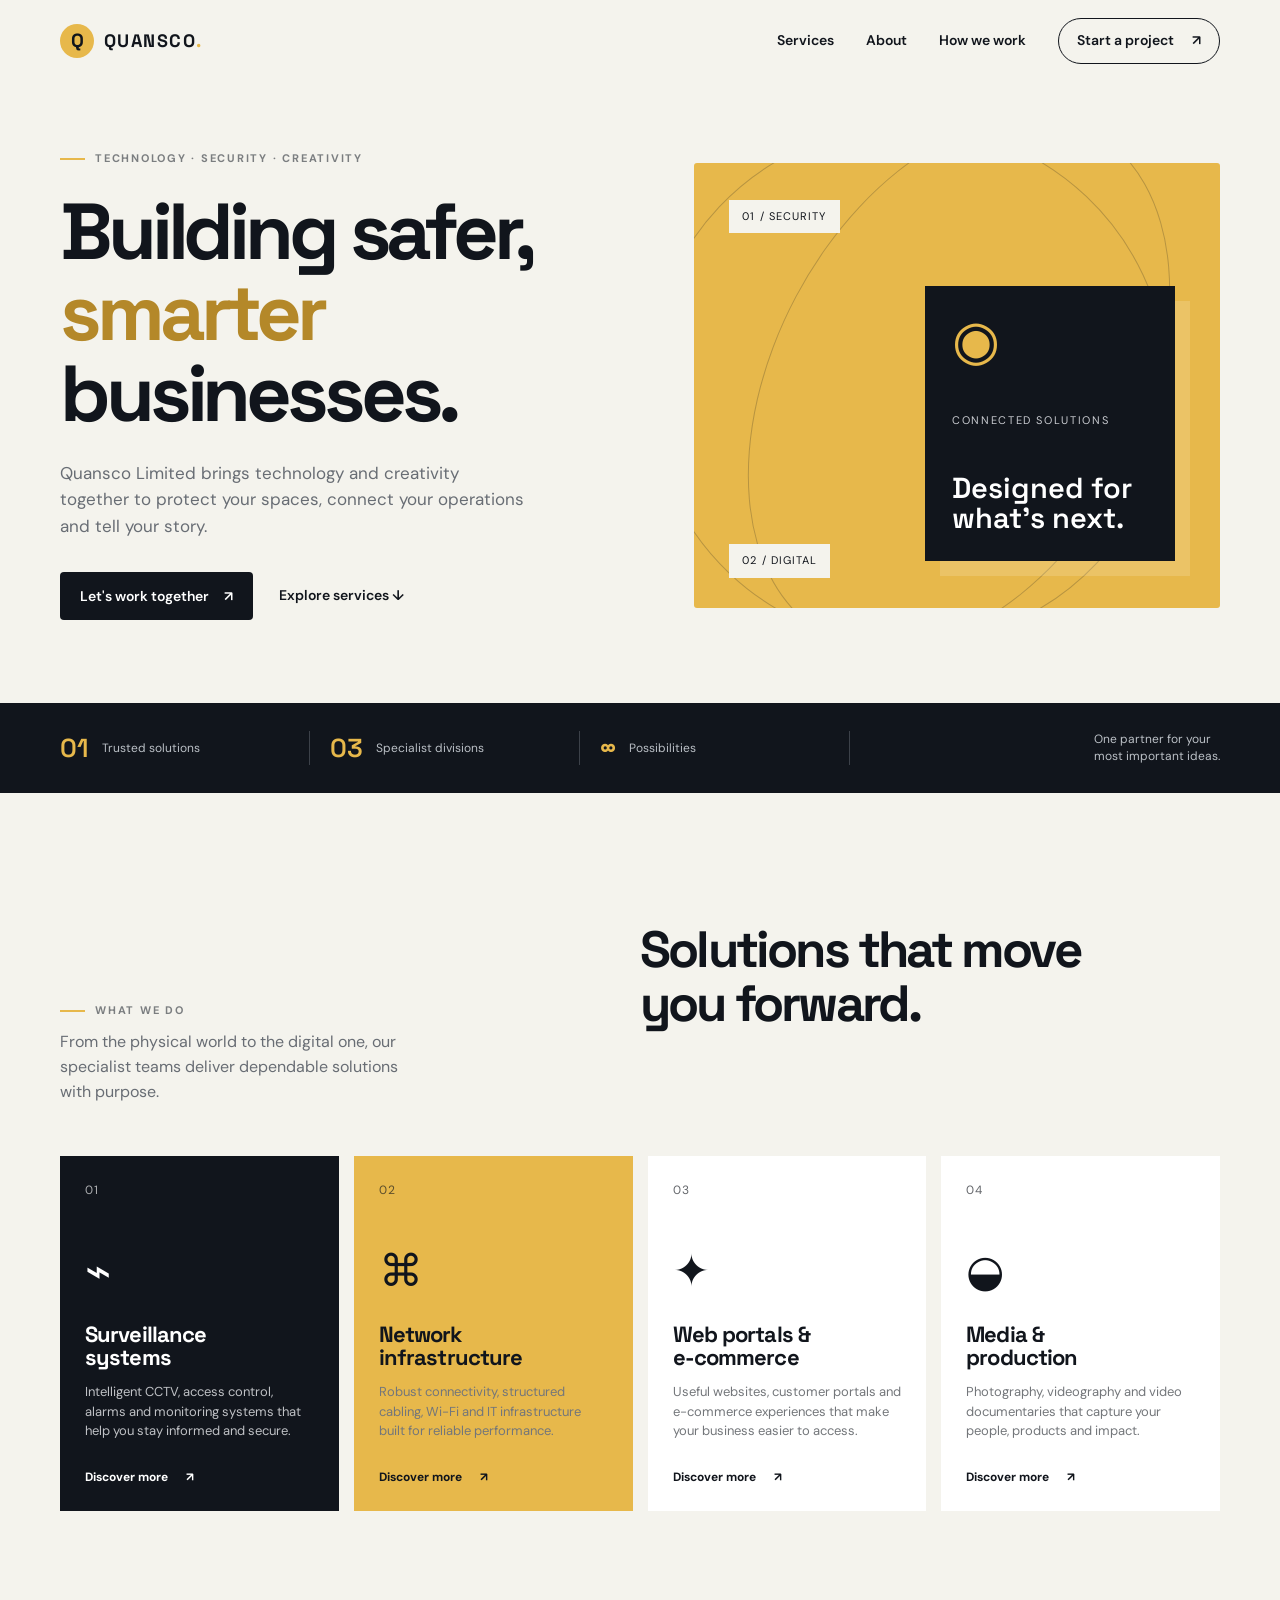
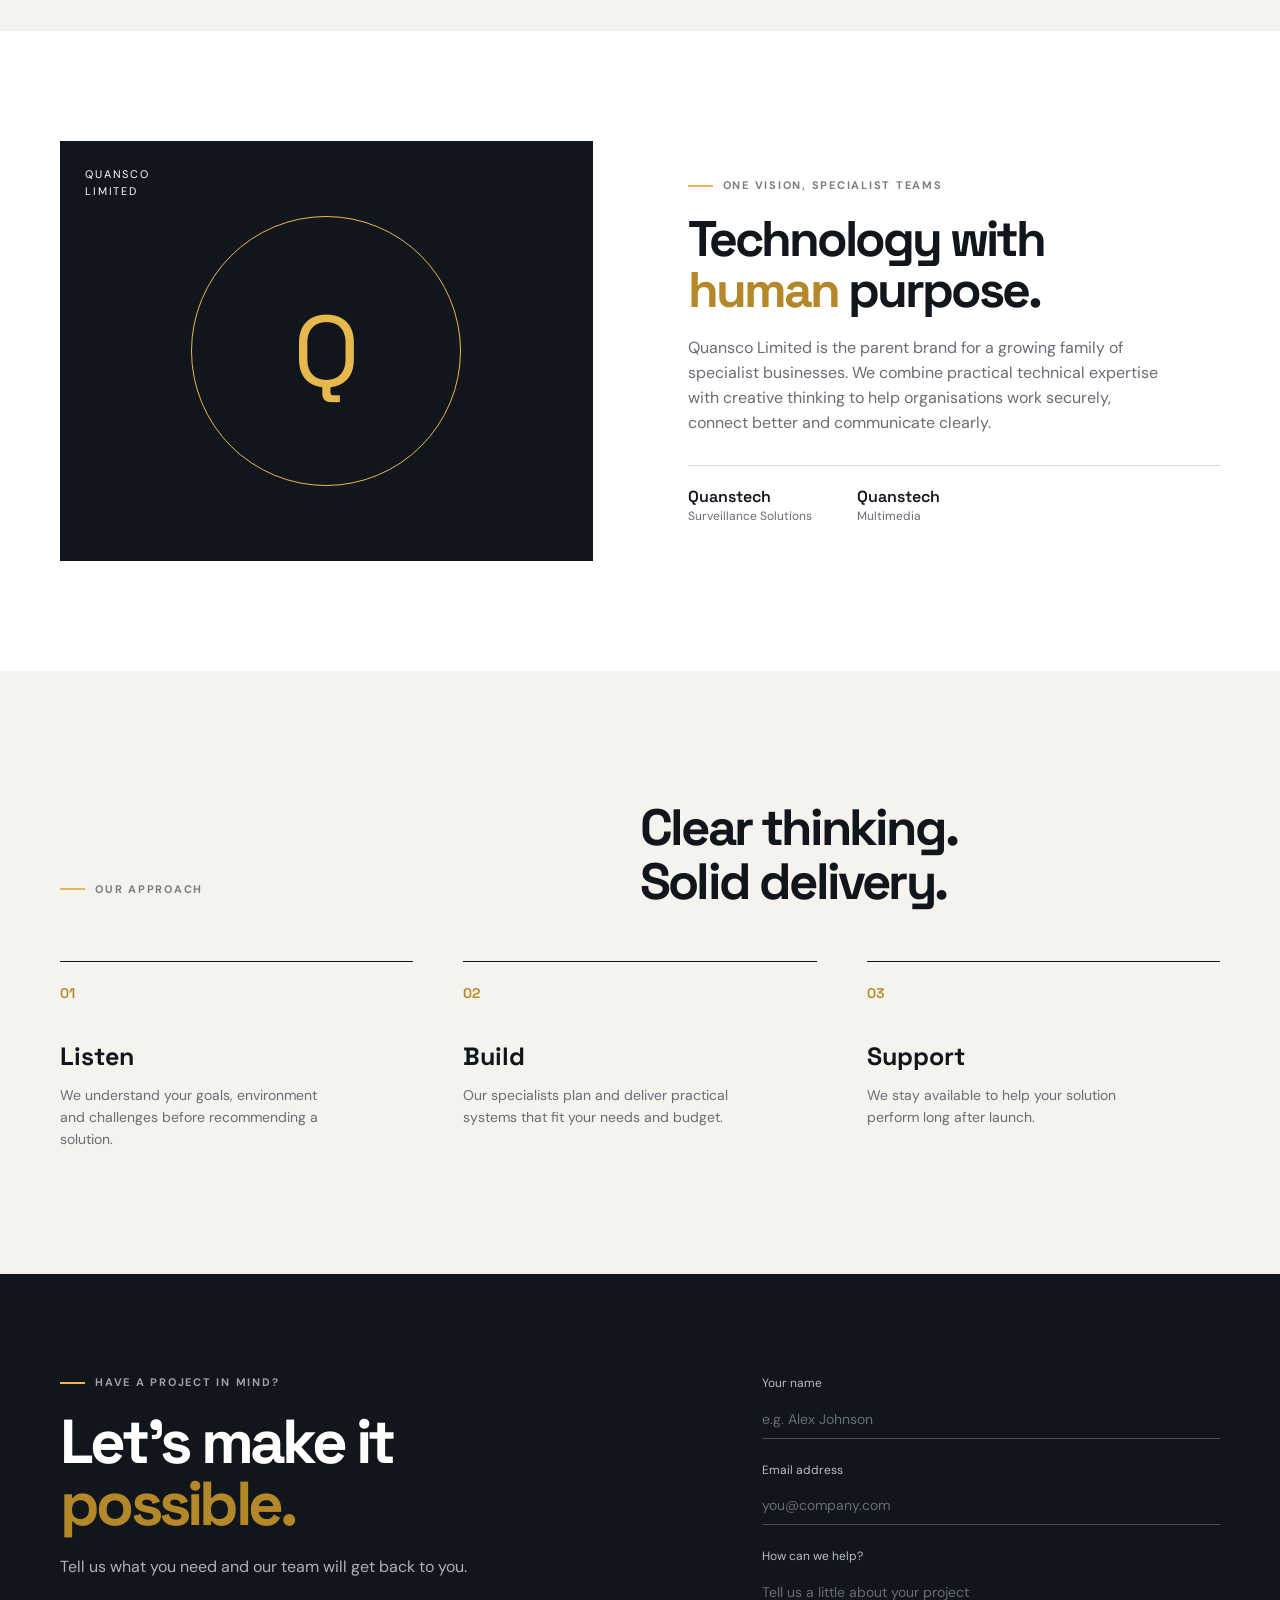
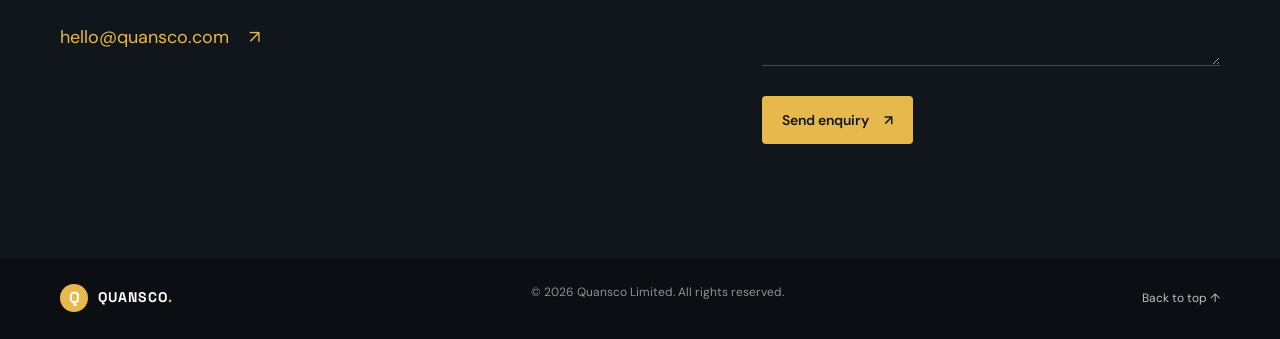
==== index.html @ 888cf2a7 "Create Quansco Limited responsive company website with services and contact section" ====
<!doctype html>
<html lang="en">
<head>
  <meta charset="UTF-8" />
  <meta name="viewport" content="width=device-width, initial-scale=1.0" />
  <meta name="description" content="Quansco Limited delivers surveillance systems, network infrastructure, digital portals, e-commerce websites and multimedia production." />
  <title>Quansco Limited | Technology, Security & Creative Solutions</title>
  <link rel="preconnect" href="https://fonts.googleapis.com">
  <link rel="preconnect" href="https://fonts.gstatic.com" crossorigin>
  <link href="https://fonts.googleapis.com/css2?family=DM+Sans:wght@400;500;600;700&family=Space+Grotesk:wght@500;600;700&display=swap" rel="stylesheet">
  <link rel="stylesheet" href="css/style.css" />
</head>
<body>
  <header class="site-header" id="top">
    <div class="container nav-wrap">
      <a class="brand" href="#top" aria-label="Quansco Limited home"><span class="brand-mark">Q</span><span>QUANSCO<span class="brand-dot">.</span></span></a>
      <button class="menu-toggle" aria-label="Toggle navigation" aria-expanded="false">☰</button>
      <nav class="nav-links">
        <a href="#services">Services</a><a href="#about">About</a><a href="#process">How we work</a><a href="#contact" class="nav-cta">Start a project <span>↗</span></a>
      </nav>
    </div>
  </header>

  <main>
    <section class="hero container">
      <div class="hero-copy reveal"><p class="eyebrow"><span></span> Technology · Security · Creativity</p><h1>Building safer,<br><em>smarter</em> businesses.</h1><p class="hero-text">Quansco Limited brings technology and creativity together to protect your spaces, connect your operations and tell your story.</p><div class="hero-actions"><a class="button button-dark" href="#contact">Let's work together <span>↗</span></a><a class="text-link" href="#services">Explore services <span>↓</span></a></div></div>
      <div class="hero-art reveal"><div class="orbit orbit-one"></div><div class="orbit orbit-two"></div><div class="art-card"><div class="camera-icon">◉</div><span>Connected solutions</span><strong>Designed for<br>what's next.</strong></div><div class="floating-tag tag-top">01 / Security</div><div class="floating-tag tag-bottom">02 / Digital</div></div>
    </section>

    <section class="stats-band"><div class="container stats"><div><strong>01</strong><span>Trusted solutions</span></div><div><strong>03</strong><span>Specialist divisions</span></div><div><strong>∞</strong><span>Possibilities</span></div><div class="stats-note">One partner for your<br>most important ideas.</div></div></section>

    <section class="section container" id="services"><div class="section-heading reveal"><p class="eyebrow"><span></span> What we do</p><h2>Solutions that move<br>you forward.</h2><p>From the physical world to the digital one, our specialist teams deliver dependable solutions with purpose.</p></div><div class="service-grid">
      <article class="service-card service-dark reveal"><div class="service-number">01</div><div class="service-icon">⌁</div><h3>Surveillance<br>systems</h3><p>Intelligent CCTV, access control, alarms and monitoring systems that help you stay informed and secure.</p><a href="#contact">Discover more <span>↗</span></a></article>
      <article class="service-card service-gold reveal"><div class="service-number">02</div><div class="service-icon">⌘</div><h3>Network<br>infrastructure</h3><p>Robust connectivity, structured cabling, Wi-Fi and IT infrastructure built for reliable performance.</p><a href="#contact">Discover more <span>↗</span></a></article>
      <article class="service-card service-light reveal"><div class="service-number">03</div><div class="service-icon">✦</div><h3>Web portals &<br>e-commerce</h3><p>Useful websites, customer portals and e-commerce experiences that make your business easier to access.</p><a href="#contact">Discover more <span>↗</span></a></article>
      <article class="service-card service-light reveal"><div class="service-number">04</div><div class="service-icon">◒</div><h3>Media &<br>production</h3><p>Photography, videography and video documentaries that capture your people, products and impact.</p><a href="#contact">Discover more <span>↗</span></a></article>
    </div></section>

    <section class="about-section" id="about"><div class="container about-grid"><div class="about-visual reveal"><div class="visual-label">QUANSCO<br>LIMITED</div><div class="visual-circle">Q</div></div><div class="about-copy reveal"><p class="eyebrow"><span></span> One vision, specialist teams</p><h2>Technology with<br><em>human</em> purpose.</h2><p>Quansco Limited is the parent brand for a growing family of specialist businesses. We combine practical technical expertise with creative thinking to help organisations work securely, connect better and communicate clearly.</p><div class="divisions"><div><b>Quanstech</b><span>Surveillance Solutions</span></div><div><b>Quanstech</b><span>Multimedia</span></div></div></div></div></section>

    <section class="section container process-section" id="process"><div class="section-heading reveal"><p class="eyebrow"><span></span> Our approach</p><h2>Clear thinking.<br>Solid delivery.</h2></div><div class="process-grid"><div class="process-step reveal"><strong>01</strong><h3>Listen</h3><p>We understand your goals, environment and challenges before recommending a solution.</p></div><div class="process-step reveal"><strong>02</strong><h3>Build</h3><p>Our specialists plan and deliver practical systems that fit your needs and budget.</p></div><div class="process-step reveal"><strong>03</strong><h3>Support</h3><p>We stay available to help your solution perform long after launch.</p></div></div></section>

    <section class="contact-section" id="contact"><div class="container contact-grid"><div class="contact-copy reveal"><p class="eyebrow eyebrow-light"><span></span> Have a project in mind?</p><h2>Let's make it<br><em>possible.</em></h2><p>Tell us what you need and our team will get back to you.</p><a class="contact-email" href="mailto:hello@quansco.com">hello@quansco.com <span>↗</span></a></div><form class="contact-form reveal" id="contact-form"><label for="name">Your name</label><input id="name" name="name" type="text" placeholder="e.g. Alex Johnson" required><label for="email">Email address</label><input id="email" name="email" type="email" placeholder="you@company.com" required><label for="message">How can we help?</label><textarea id="message" name="message" rows="4" placeholder="Tell us a little about your project" required></textarea><button class="button button-gold" type="submit">Send enquiry <span>↗</span></button><p class="form-status" aria-live="polite"></p></form></div></section>
  </main>
  <footer><div class="container footer-wrap"><a class="brand brand-footer" href="#top"><span class="brand-mark">Q</span><span>QUANSCO<span class="brand-dot">.</span></span></a><p>© <span id="year"></span> Quansco Limited. All rights reserved.</p><a href="#top" class="back-top">Back to top ↑</a></div></footer>
  <script src="js/script.js"></script>
</body>
</html>
---- css/style.css ----
:root{--ink:#11151c;--cream:#f4f3ed;--gold:#e7b84b;--muted:#686d74;--line:#d8d8d1;--white:#fff}*{box-sizing:border-box}html{scroll-behavior:smooth}body{margin:0;background:var(--cream);color:var(--ink);font-family:'DM Sans',sans-serif;line-height:1.55}h1,h2,h3,p{margin-top:0}h1,h2,h3,.brand{font-family:'Space Grotesk',sans-serif}.container{width:min(1160px,calc(100% - 48px));margin:auto}.site-header{background:var(--cream);position:sticky;top:0;z-index:10;border-bottom:1px solid transparent}.site-header.scrolled{border-color:var(--line);background:rgba(244,243,237,.94);backdrop-filter:blur(12px)}.nav-wrap{height:82px;display:flex;align-items:center;justify-content:space-between}.brand{display:flex;align-items:center;gap:10px;font-size:18px;font-weight:700;letter-spacing:.08em;color:var(--ink);text-decoration:none}.brand-mark{display:grid;place-items:center;background:var(--gold);border-radius:50%;width:34px;height:34px;font-size:19px;letter-spacing:0}.brand-dot{color:var(--gold)}.nav-links{display:flex;align-items:center;gap:32px}.nav-links a,.text-link{color:var(--ink);font-size:14px;text-decoration:none;font-weight:600}.nav-links a:hover,.text-link:hover{color:#a47c1d}.nav-cta{border:1px solid var(--ink);border-radius:30px;padding:11px 18px}.nav-cta span,.button span,.service-card a span,.contact-email span{margin-left:15px}.menu-toggle{display:none;border:0;background:transparent;font-size:24px}.hero{min-height:620px;display:grid;grid-template-columns:1fr .9fr;align-items:center;gap:50px;padding-top:54px;padding-bottom:70px}.eyebrow{color:#7b7e80;text-transform:uppercase;letter-spacing:.16em;font-size:11px;font-weight:700;display:flex;align-items:center;gap:10px}.eyebrow span{display:inline-block;width:25px;height:2px;background:var(--gold)}h1{font-size:clamp(47px,6.2vw,80px);line-height:1.02;letter-spacing:-.065em;margin:25px 0}.hero h1 em,h2 em{font-style:normal;color:#b48829}.hero-text{color:var(--muted);font-size:17px;max-width:465px}.hero-actions{display:flex;align-items:center;gap:26px;margin-top:33px}.button{display:inline-flex;align-items:center;justify-content:space-between;border:0;border-radius:4px;padding:15px 20px;font:600 14px 'DM Sans';text-decoration:none;cursor:pointer}.button-dark{background:var(--ink);color:var(--white)}.button-gold{background:var(--gold);color:var(--ink)}.hero-art{height:445px;background:var(--gold);position:relative;overflow:hidden;border-radius:3px}.orbit{position:absolute;border:1px solid rgba(17,21,28,.22);border-radius:50%;width:520px;height:520px;left:-46px;top:-38px;transform:rotate(-25deg)}.orbit-two{width:370px;height:570px;left:80px;top:-65px;transform:rotate(28deg)}.art-card{position:absolute;background:var(--ink);color:white;width:250px;height:275px;right:45px;bottom:47px;padding:27px;display:flex;flex-direction:column;justify-content:space-between;box-shadow:15px 15px 0 rgba(255,255,255,.15)}.art-card strong{font:600 29px/1.05 'Space Grotesk'}.art-card span{font-size:11px;text-transform:uppercase;letter-spacing:.15em;color:#c9cbd0}.camera-icon{font-size:55px;color:var(--gold);line-height:1}.floating-tag{position:absolute;background:var(--cream);padding:8px 13px;font-size:11px;letter-spacing:.1em;text-transform:uppercase}.tag-top{top:37px;left:35px}.tag-bottom{bottom:30px;left:35px}.stats-band{background:var(--ink);color:white}.stats{display:grid;grid-template-columns:repeat(3,1fr) 1.4fr;padding:28px 0;gap:20px;align-items:center}.stats div:not(.stats-note){display:flex;align-items:center;gap:13px;border-right:1px solid #3c4149}.stats strong{font:600 26px 'Space Grotesk';color:var(--gold)}.stats span,.stats-note{font-size:12px;color:#bbc0c6}.stats-note{justify-self:end;line-height:1.4}.section{padding-top:115px;padding-bottom:120px}.section-heading{display:grid;grid-template-columns:1fr 1fr;align-items:end;margin-bottom:52px}.section-heading h2{font-size:51px;line-height:1.05;letter-spacing:-.055em;margin:15px 0 0}.section-heading>p:last-child{color:var(--muted);max-width:360px;margin:0}.service-grid{display:grid;grid-template-columns:repeat(4,1fr);gap:15px}.service-card{min-height:355px;padding:25px;display:flex;flex-direction:column}.service-dark{background:var(--ink);color:white}.service-gold{background:var(--gold)}.service-light{background:white}.service-number{font-size:12px;letter-spacing:.1em;opacity:.65}.service-icon{font-size:44px;margin:37px 0 18px}.service-card h3{font-size:22px;line-height:1.05;letter-spacing:-.04em;margin-bottom:13px}.service-card p{font-size:13px;color:#73767a;line-height:1.5}.service-dark p{color:#bfc1c5}.service-card a{margin-top:auto;color:inherit;text-decoration:none;font-size:12px;font-weight:700}.about-section{background:white;padding:110px 0}.about-grid{display:grid;grid-template-columns:1fr 1fr;gap:95px;align-items:center}.about-visual{height:420px;background:var(--ink);position:relative;overflow:hidden;display:grid;place-items:center}.visual-circle{width:270px;height:270px;border:1px solid var(--gold);border-radius:50%;display:grid;place-items:center;color:var(--gold);font:100px 'Space Grotesk'}.visual-label{position:absolute;top:25px;left:25px;color:white;font-size:11px;letter-spacing:.17em;line-height:1.5}.about-copy h2{font-size:50px;line-height:1.02;letter-spacing:-.06em;margin:20px 0}.about-copy>p:not(.eyebrow){color:var(--muted);max-width:470px}.divisions{display:flex;gap:45px;border-top:1px solid var(--line);margin-top:30px;padding-top:20px}.divisions div{display:flex;flex-direction:column}.divisions b{font:600 16px 'Space Grotesk'}.divisions span{font-size:12px;color:var(--muted)}.process-section{padding-bottom:110px}.process-grid{display:grid;grid-template-columns:repeat(3,1fr);gap:50px}.process-step{border-top:1px solid var(--ink);padding-top:19px}.process-step strong{color:#b48829;font:600 14px 'Space Grotesk'}.process-step h3{font-size:25px;margin:32px 0 9px}.process-step p{color:var(--muted);font-size:14px;max-width:280px}.contact-section{background:var(--ink);color:white;padding:100px 0}.contact-grid{display:grid;grid-template-columns:1fr .8fr;gap:130px}.eyebrow-light{color:#9ca1aa}.contact-copy h2{font-size:62px;line-height:1;letter-spacing:-.06em;margin:20px 0}.contact-copy>p:not(.eyebrow){color:#aeb2b8}.contact-email{display:inline-block;color:var(--gold);font-size:18px;text-decoration:none;margin-top:28px}.contact-form{display:flex;flex-direction:column}.contact-form label{font-size:12px;color:#b8bdc5;margin:0 0 7px}.contact-form input,.contact-form textarea{font:14px 'DM Sans';color:white;background:transparent;border:0;border-bottom:1px solid #4a4f57;padding:10px 0;margin-bottom:22px;outline:0;resize:vertical}.contact-form input:focus,.contact-form textarea:focus{border-color:var(--gold)}.contact-form input::placeholder,.contact-form textarea::placeholder{color:#676d76}.contact-form .button{align-self:flex-start;margin-top:8px}.form-status{font-size:13px;color:var(--gold);margin:14px 0 0}footer{background:#0b0e12;color:#8c929a;padding:25px 0}.footer-wrap{display:flex;align-items:center;justify-content:space-between}.brand-footer{color:white;font-size:14px}.brand-footer .brand-mark{width:28px;height:28px;font-size:16px}.footer-wrap p,.back-top{font-size:12px}.back-top{color:#bfc1c5;text-decoration:none}.reveal{opacity:0;transform:translateY(18px);transition:opacity .7s ease,transform .7s ease}.reveal.visible{opacity:1;transform:none}@media(max-width:800px){.container{width:min(100% - 34px,600px)}.nav-links{display:none;position:absolute;top:81px;left:0;right:0;background:var(--cream);padding:20px;flex-direction:column;align-items:stretch;gap:18px;border-bottom:1px solid var(--line)}.nav-links.open{display:flex}.nav-cta{text-align:center}.menu-toggle{display:block}.hero{grid-template-columns:1fr;padding-top:60px}.hero-art{height:340px}.art-card{width:205px;height:220px;right:28px;bottom:30px}.art-card strong{font-size:24px}.stats{grid-template-columns:repeat(3,1fr)}.stats-note{display:none!important}.stats div:not(.stats-note){border:0}.stats span{font-size:10px}.section,.about-section{padding:75px 0}.section-heading,.about-grid,.contact-grid{grid-template-columns:1fr;gap:25px}.section-heading{margin-bottom:35px}.section-heading h2,.about-copy h2{font-size:42px}.service-grid{grid-template-columns:repeat(2,1fr)}.service-card{min-height:300px;padding:20px}.about-grid{gap:45px}.about-visual{height:300px}.process-grid{gap:28px}.contact-grid{gap:50px}.contact-copy h2{font-size:51px}.footer-wrap{gap:15px;flex-wrap:wrap}.footer-wrap p{order:3;width:100%;margin:0}}@media(max-width:450px){.service-grid{grid-template-columns:1fr}.hero-actions{align-items:flex-start;flex-direction:column;gap:18px}.stats strong{font-size:20px}.stats span{display:block;line-height:1.15}}
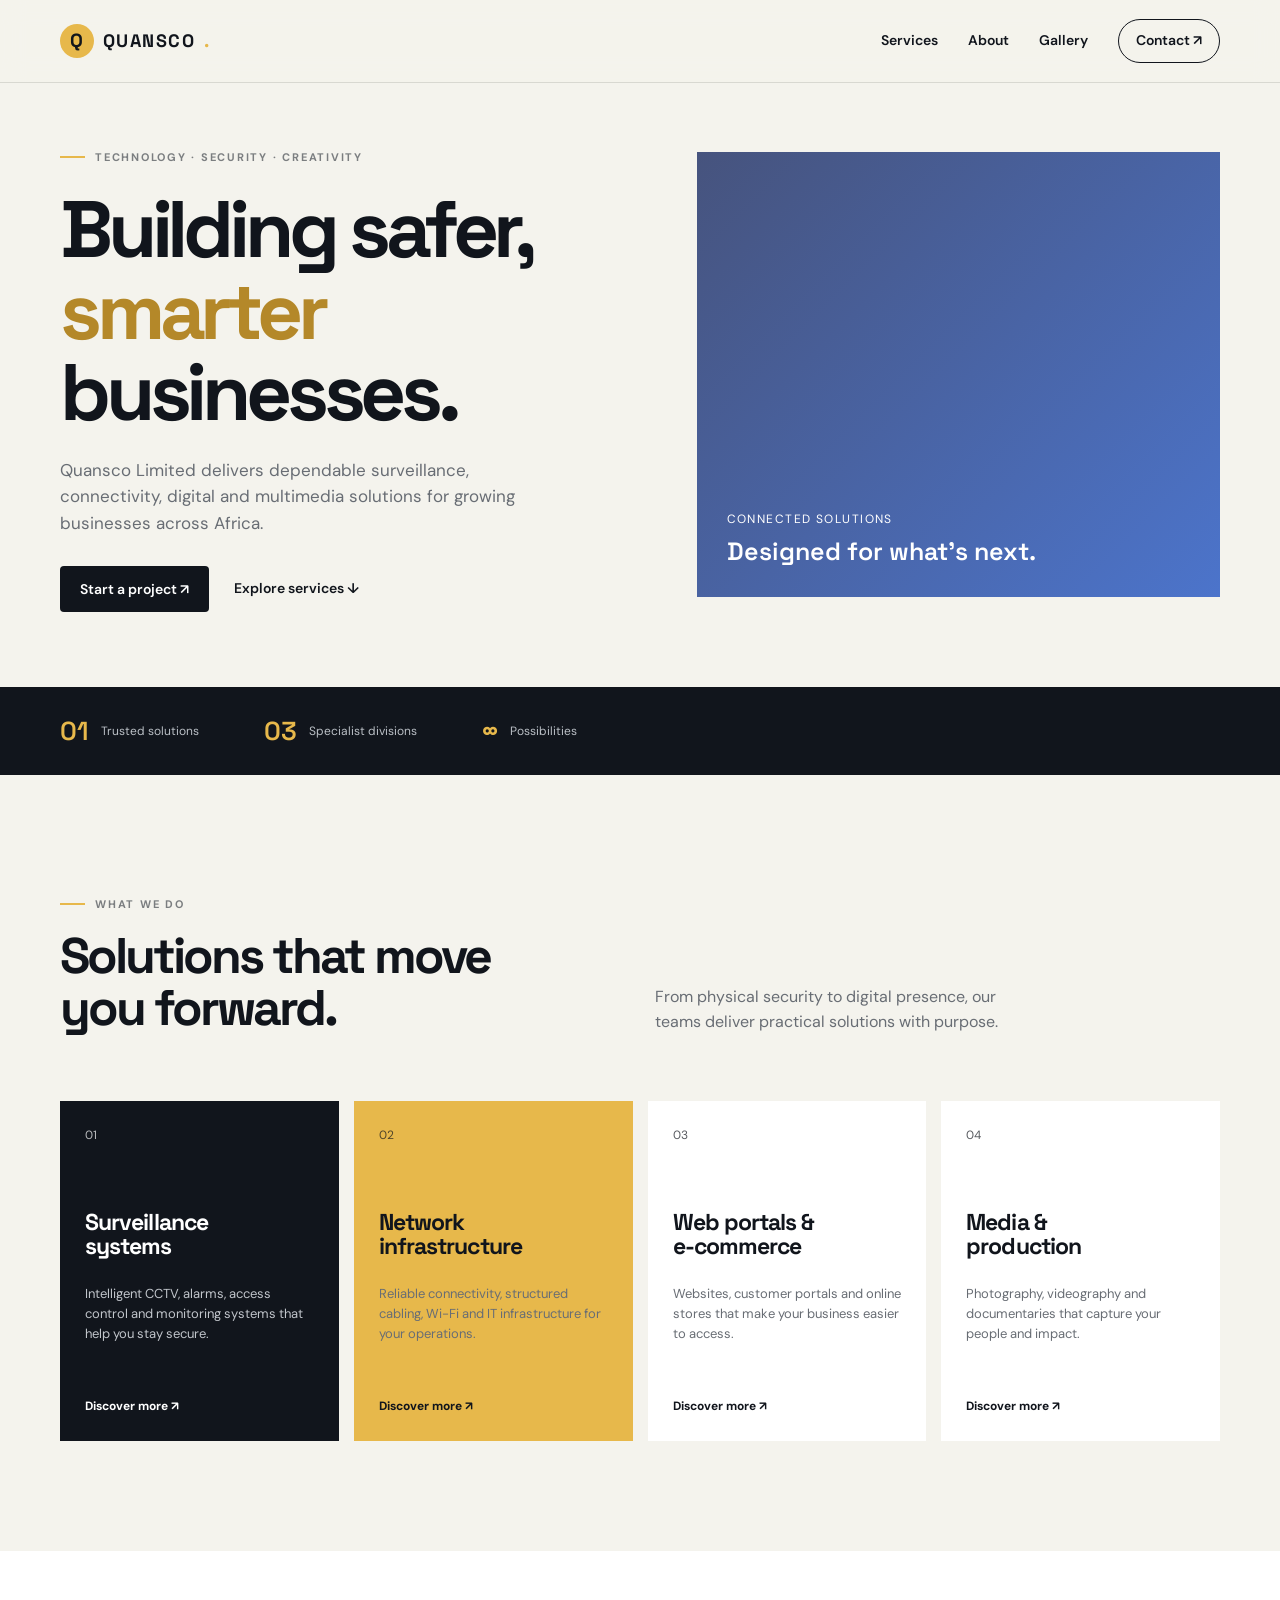
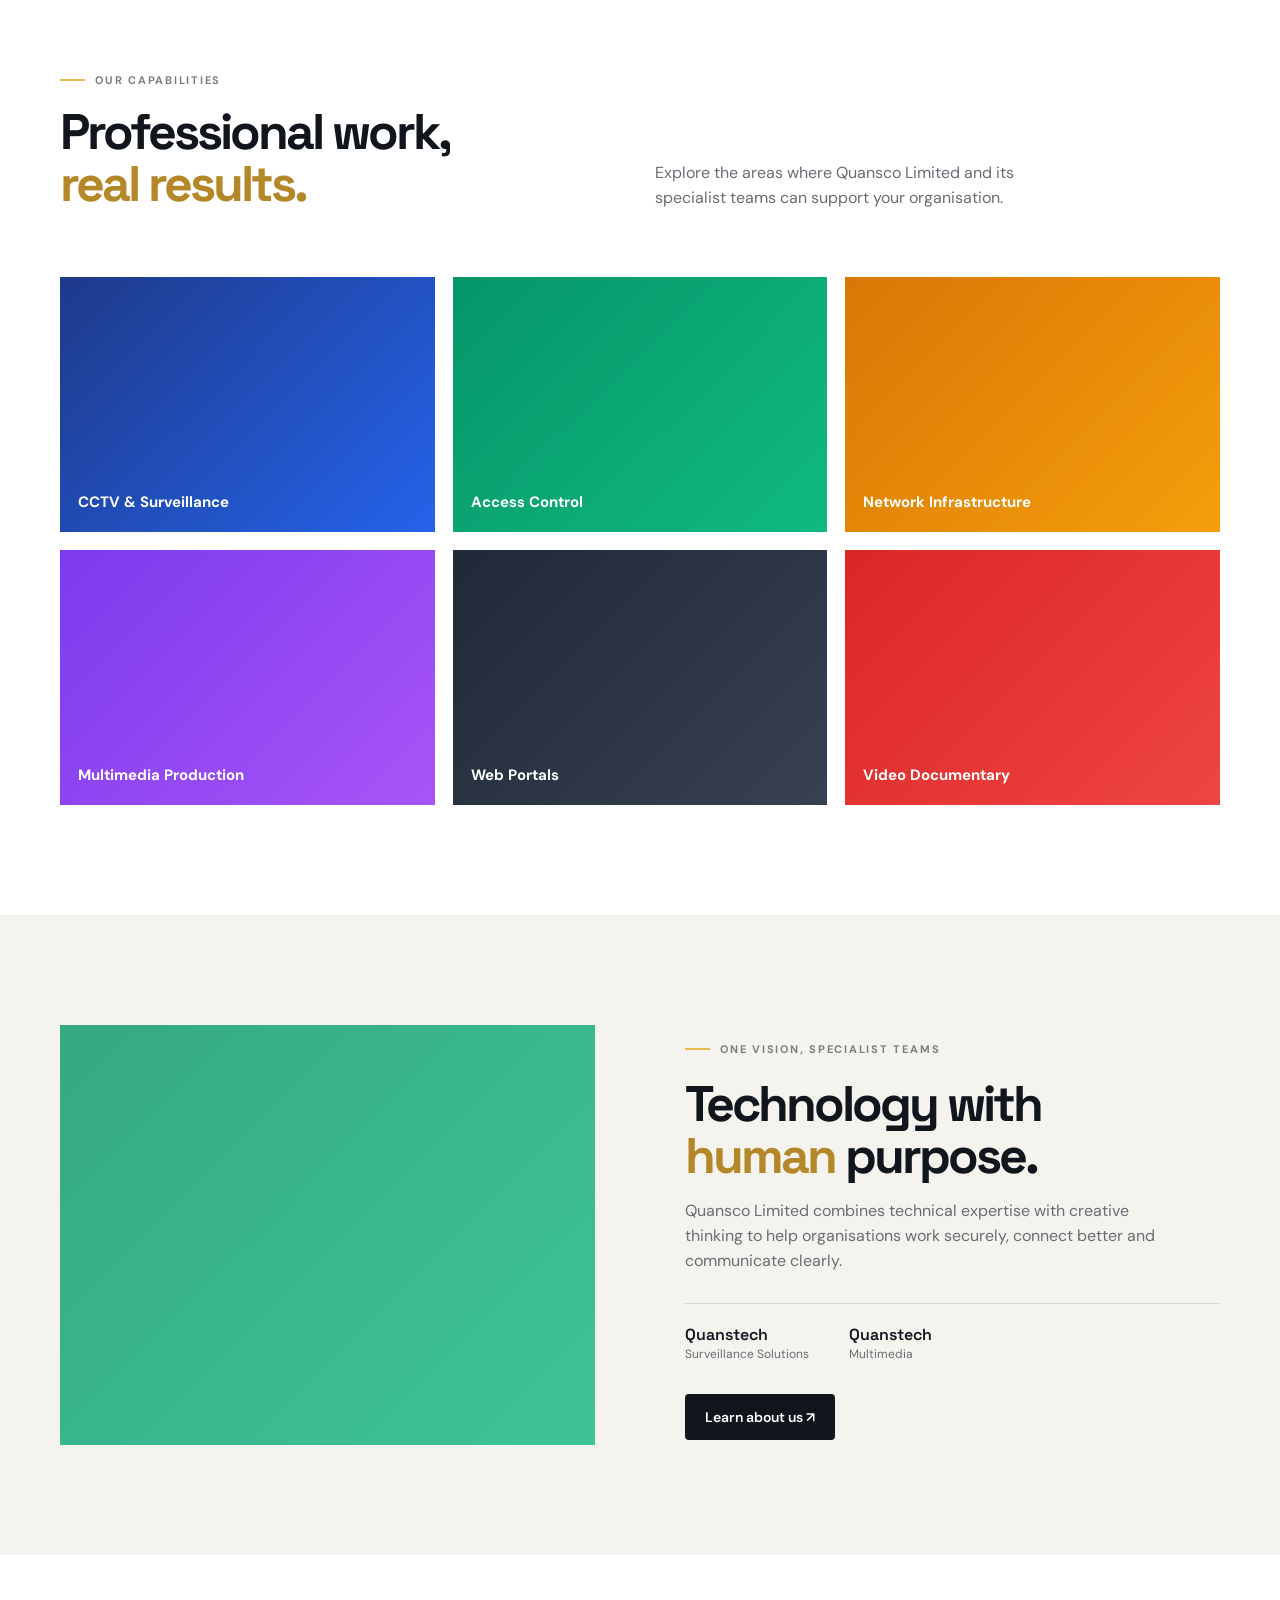
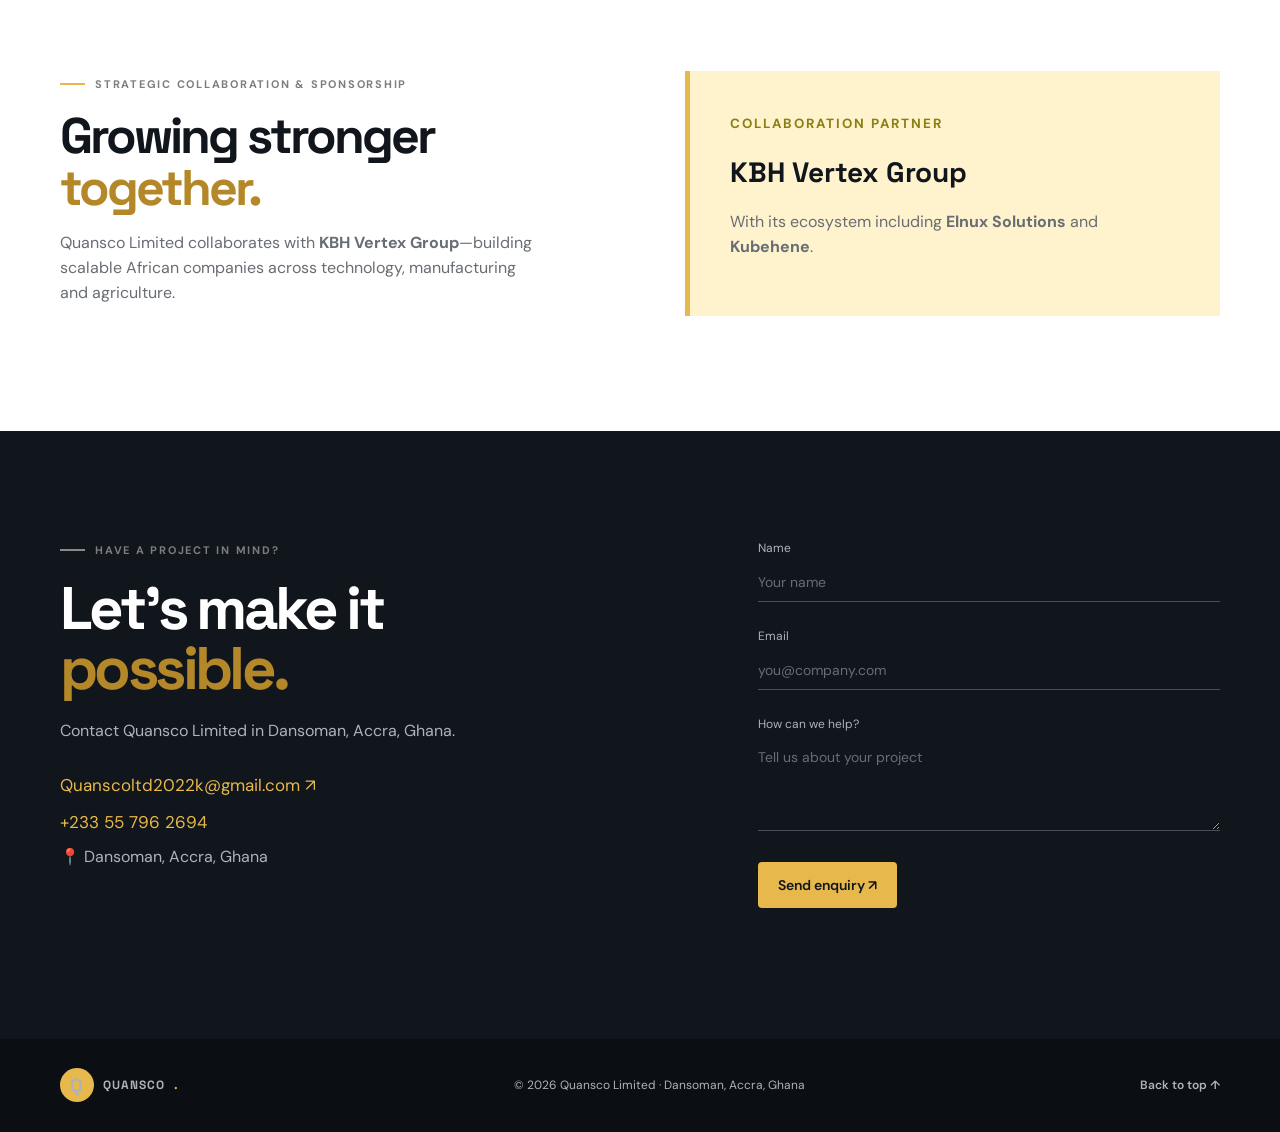
==== commit cfe751ec: "Update website with contact details, professional gallery, and KBH Vertex Group partnership" ====
--- a/index.html
+++ b/index.html
@@ -1,48 +1,19 @@
 <!doctype html>
 <html lang="en">
 <head>
-  <meta charset="UTF-8" />
-  <meta name="viewport" content="width=device-width, initial-scale=1.0" />
-  <meta name="description" content="Quansco Limited delivers surveillance systems, network infrastructure, digital portals, e-commerce websites and multimedia production." />
-  <title>Quansco Limited | Technology, Security & Creative Solutions</title>
-  <link rel="preconnect" href="https://fonts.googleapis.com">
-  <link rel="preconnect" href="https://fonts.gstatic.com" crossorigin>
-  <link href="https://fonts.googleapis.com/css2?family=DM+Sans:wght@400;500;600;700&family=Space+Grotesk:wght@500;600;700&display=swap" rel="stylesheet">
-  <link rel="stylesheet" href="css/style.css" />
+<meta charset="UTF-8"><meta name="viewport" content="width=device-width,initial-scale=1"><meta name="description" content="Quansco Limited provides surveillance, CCTV, access control, network infrastructure, web portals, e-commerce and multimedia services in Dansoman, Accra.">
+<title>Quansco Limited | Security, Technology & Multimedia</title>
+<link rel="preconnect" href="https://fonts.googleapis.com"><link rel="preconnect" href="https://fonts.gstatic.com" crossorigin><link href="https://fonts.googleapis.com/css2?family=DM+Sans:wght@400;500;600;700&family=Space+Grotesk:wght@500;600;700&display=swap" rel="stylesheet"><link rel="stylesheet" href="css/style.css">
 </head>
 <body>
-  <header class="site-header" id="top">
-    <div class="container nav-wrap">
-      <a class="brand" href="#top" aria-label="Quansco Limited home"><span class="brand-mark">Q</span><span>QUANSCO<span class="brand-dot">.</span></span></a>
-      <button class="menu-toggle" aria-label="Toggle navigation" aria-expanded="false">☰</button>
-      <nav class="nav-links">
-        <a href="#services">Services</a><a href="#about">About</a><a href="#process">How we work</a><a href="#contact" class="nav-cta">Start a project <span>↗</span></a>
-      </nav>
-    </div>
-  </header>
-
-  <main>
-    <section class="hero container">
-      <div class="hero-copy reveal"><p class="eyebrow"><span></span> Technology · Security · Creativity</p><h1>Building safer,<br><em>smarter</em> businesses.</h1><p class="hero-text">Quansco Limited brings technology and creativity together to protect your spaces, connect your operations and tell your story.</p><div class="hero-actions"><a class="button button-dark" href="#contact">Let's work together <span>↗</span></a><a class="text-link" href="#services">Explore services <span>↓</span></a></div></div>
-      <div class="hero-art reveal"><div class="orbit orbit-one"></div><div class="orbit orbit-two"></div><div class="art-card"><div class="camera-icon">◉</div><span>Connected solutions</span><strong>Designed for<br>what's next.</strong></div><div class="floating-tag tag-top">01 / Security</div><div class="floating-tag tag-bottom">02 / Digital</div></div>
-    </section>
-
-    <section class="stats-band"><div class="container stats"><div><strong>01</strong><span>Trusted solutions</span></div><div><strong>03</strong><span>Specialist divisions</span></div><div><strong>∞</strong><span>Possibilities</span></div><div class="stats-note">One partner for your<br>most important ideas.</div></div></section>
-
-    <section class="section container" id="services"><div class="section-heading reveal"><p class="eyebrow"><span></span> What we do</p><h2>Solutions that move<br>you forward.</h2><p>From the physical world to the digital one, our specialist teams deliver dependable solutions with purpose.</p></div><div class="service-grid">
-      <article class="service-card service-dark reveal"><div class="service-number">01</div><div class="service-icon">⌁</div><h3>Surveillance<br>systems</h3><p>Intelligent CCTV, access control, alarms and monitoring systems that help you stay informed and secure.</p><a href="#contact">Discover more <span>↗</span></a></article>
-      <article class="service-card service-gold reveal"><div class="service-number">02</div><div class="service-icon">⌘</div><h3>Network<br>infrastructure</h3><p>Robust connectivity, structured cabling, Wi-Fi and IT infrastructure built for reliable performance.</p><a href="#contact">Discover more <span>↗</span></a></article>
-      <article class="service-card service-light reveal"><div class="service-number">03</div><div class="service-icon">✦</div><h3>Web portals &<br>e-commerce</h3><p>Useful websites, customer portals and e-commerce experiences that make your business easier to access.</p><a href="#contact">Discover more <span>↗</span></a></article>
-      <article class="service-card service-light reveal"><div class="service-number">04</div><div class="service-icon">◒</div><h3>Media &<br>production</h3><p>Photography, videography and video documentaries that capture your people, products and impact.</p><a href="#contact">Discover more <span>↗</span></a></article>
-    </div></section>
-
-    <section class="about-section" id="about"><div class="container about-grid"><div class="about-visual reveal"><div class="visual-label">QUANSCO<br>LIMITED</div><div class="visual-circle">Q</div></div><div class="about-copy reveal"><p class="eyebrow"><span></span> One vision, specialist teams</p><h2>Technology with<br><em>human</em> purpose.</h2><p>Quansco Limited is the parent brand for a growing family of specialist businesses. We combine practical technical expertise with creative thinking to help organisations work securely, connect better and communicate clearly.</p><div class="divisions"><div><b>Quanstech</b><span>Surveillance Solutions</span></div><div><b>Quanstech</b><span>Multimedia</span></div></div></div></div></section>
-
-    <section class="section container process-section" id="process"><div class="section-heading reveal"><p class="eyebrow"><span></span> Our approach</p><h2>Clear thinking.<br>Solid delivery.</h2></div><div class="process-grid"><div class="process-step reveal"><strong>01</strong><h3>Listen</h3><p>We understand your goals, environment and challenges before recommending a solution.</p></div><div class="process-step reveal"><strong>02</strong><h3>Build</h3><p>Our specialists plan and deliver practical systems that fit your needs and budget.</p></div><div class="process-step reveal"><strong>03</strong><h3>Support</h3><p>We stay available to help your solution perform long after launch.</p></div></div></section>
-
-    <section class="contact-section" id="contact"><div class="container contact-grid"><div class="contact-copy reveal"><p class="eyebrow eyebrow-light"><span></span> Have a project in mind?</p><h2>Let's make it<br><em>possible.</em></h2><p>Tell us what you need and our team will get back to you.</p><a class="contact-email" href="mailto:hello@quansco.com">hello@quansco.com <span>↗</span></a></div><form class="contact-form reveal" id="contact-form"><label for="name">Your name</label><input id="name" name="name" type="text" placeholder="e.g. Alex Johnson" required><label for="email">Email address</label><input id="email" name="email" type="email" placeholder="you@company.com" required><label for="message">How can we help?</label><textarea id="message" name="message" rows="4" placeholder="Tell us a little about your project" required></textarea><button class="button button-gold" type="submit">Send enquiry <span>↗</span></button><p class="form-status" aria-live="polite"></p></form></div></section>
-  </main>
-  <footer><div class="container footer-wrap"><a class="brand brand-footer" href="#top"><span class="brand-mark">Q</span><span>QUANSCO<span class="brand-dot">.</span></span></a><p>© <span id="year"></span> Quansco Limited. All rights reserved.</p><a href="#top" class="back-top">Back to top ↑</a></div></footer>
-  <script src="js/script.js"></script>
-</body>
-</html>
+<header class="site-header"><div class="container nav-wrap"><a class="brand" href="index.html"><span class="brand-mark">Q</span>QUANSCO<span class="brand-dot">.</span></a><button class="menu-toggle" aria-label="Menu">☰</button><nav class="nav-links"><a href="#services">Services</a><a href="about.html">About</a><a href="#gallery">Gallery</a><a class="nav-cta" href="#contact">Contact ↗</a></nav></div></header>
+<main>
+<section class="hero container"><div class="hero-copy reveal"><p class="eyebrow">Technology · Security · Creativity</p><h1>Building safer,<br><em>smarter</em> businesses.</h1><p class="hero-text">Quansco Limited delivers dependable surveillance, connectivity, digital and multimedia solutions for growing businesses across Africa.</p><div class="hero-actions"><a class="button button-dark" href="#contact">Start a project ↗</a><a class="text-link" href="#services">Explore services ↓</a></div></div><div class="hero-photo reveal"><div class="photo-bg"></div><div class="photo-caption">Connected solutions<br><strong>Designed for what's next.</strong></div></div></section>
+<section class="stats-band"><div class="container stats"><div><strong>01</strong><span>Trusted solutions</span></div><div><strong>03</strong><span>Specialist divisions</span></div><div><strong>∞</strong><span>Possibilities</span></div></div></section>
+<section class="section container" id="services"><div class="section-heading"><div><p class="eyebrow">What we do</p><h2>Solutions that move<br>you forward.</h2></div><p>From physical security to digital presence, our teams deliver practical solutions with purpose.</p></div><div class="service-grid"><article class="service-card dark reveal"><span>01</span><h3>Surveillance<br>systems</h3><p>Intelligent CCTV, alarms, access control and monitoring systems that help you stay secure.</p><a href="#contact">Discover more ↗</a></article><article class="service-card gold reveal"><span>02</span><h3>Network<br>infrastructure</h3><p>Reliable connectivity, structured cabling, Wi-Fi and IT infrastructure for your operations.</p><a href="#contact">Discover more ↗</a></article><article class="service-card light reveal"><span>03</span><h3>Web portals &<br>e-commerce</h3><p>Websites, customer portals and online stores that make your business easier to access.</p><a href="#contact">Discover more ↗</a></article><article class="service-card light reveal"><span>04</span><h3>Media &<br>production</h3><p>Photography, videography and documentaries that capture your people and impact.</p><a href="#contact">Discover more ↗</a></article></div></section>
+<section class="gallery-section" id="gallery"><div class="container"><div class="section-heading"><div><p class="eyebrow">Our capabilities</p><h2>Professional work,<br><em>real results.</em></h2></div><p>Explore the areas where Quansco Limited and its specialist teams can support your organisation.</p></div><div class="gallery-grid"><div class="gallery-item reveal"><div class="gallery-bg cctv-bg"></div><figcaption>CCTV & Surveillance</figcaption></div><div class="gallery-item reveal"><div class="gallery-bg access-bg"></div><figcaption>Access Control</figcaption></div><div class="gallery-item reveal"><div class="gallery-bg network-bg"></div><figcaption>Network Infrastructure</figcaption></div><div class="gallery-item reveal"><div class="gallery-bg multimedia-bg"></div><figcaption>Multimedia Production</figcaption></div><div class="gallery-item reveal"><div class="gallery-bg web-bg"></div><figcaption>Web Portals</figcaption></div><div class="gallery-item reveal"><div class="gallery-bg video-bg"></div><figcaption>Video Documentary</figcaption></div></div></div></section>
+<section class="about-section" id="about"><div class="container about-grid"><div class="about-photo reveal"><div class="photo-large"></div></div><div class="reveal"><p class="eyebrow">One vision, specialist teams</p><h2>Technology with<br><em>human</em> purpose.</h2><p>Quansco Limited combines technical expertise with creative thinking to help organisations work securely, connect better and communicate clearly.</p><div class="divisions"><div><b>Quanstech</b><span>Surveillance Solutions</span></div><div><b>Quanstech</b><span>Multimedia</span></div></div><a class="button button-dark" href="about.html">Learn about us ↗</a></div></div></section>
+<section class="partner-section"><div class="container partner-grid"><div class="reveal"><p class="eyebrow">Strategic collaboration & sponsorship</p><h2>Growing stronger<br><em>together.</em></h2><p>Quansco Limited collaborates with <strong>KBH Vertex Group</strong>—building scalable African companies across technology, manufacturing and agriculture.</p></div><div class="partner-card reveal"><small>COLLABORATION PARTNER</small><h3>KBH Vertex Group</h3><p>With its ecosystem including <strong>Elnux Solutions</strong> and <strong>Kubehene</strong>.</p></div></div></section>
+<section class="contact-section" id="contact"><div class="container contact-grid"><div class="reveal"><p class="eyebrow light">Have a project in mind?</p><h2>Let's make it<br><em>possible.</em></h2><p>Contact Quansco Limited in Dansoman, Accra, Ghana.</p><div class="contact-details"><a href="mailto:Quanscoltd2022k@gmail.com">Quanscoltd2022k@gmail.com ↗</a><a href="tel:+233557962694">+233 55 796 2694</a><span>📍 Dansoman, Accra, Ghana</span></div></div><form id="contact-form" class="reveal"><label>Name</label><input name="name" required placeholder="Your name"><label>Email</label><input name="email" type="email" required placeholder="you@company.com"><label>How can we help?</label><textarea name="message" rows="4" required placeholder="Tell us about your project"></textarea><button class="button button-gold">Send enquiry ↗</button><p class="form-status"></p></form></div></section>
+</main><footer><div class="container footer-wrap"><a class="brand brand-footer" href="index.html"><span class="brand-mark">Q</span>QUANSCO<span class="brand-dot">.</span></a><p>© <span id="year"></span> Quansco Limited · Dansoman, Accra, Ghana</p><a href="#top">Back to top ↑</a></div></footer><script src="js/script.js"></script>
+</body></html>
--- a/css/style.css
+++ b/css/style.css
@@ -1 +1 @@
-:root{--ink:#11151c;--cream:#f4f3ed;--gold:#e7b84b;--muted:#686d74;--line:#d8d8d1;--white:#fff}*{box-sizing:border-box}html{scroll-behavior:smooth}body{margin:0;background:var(--cream);color:var(--ink);font-family:'DM Sans',sans-serif;line-height:1.55}h1,h2,h3,p{margin-top:0}h1,h2,h3,.brand{font-family:'Space Grotesk',sans-serif}.container{width:min(1160px,calc(100% - 48px));margin:auto}.site-header{background:var(--cream);position:sticky;top:0;z-index:10;border-bottom:1px solid transparent}.site-header.scrolled{border-color:var(--line);background:rgba(244,243,237,.94);backdrop-filter:blur(12px)}.nav-wrap{height:82px;display:flex;align-items:center;justify-content:space-between}.brand{display:flex;align-items:center;gap:10px;font-size:18px;font-weight:700;letter-spacing:.08em;color:var(--ink);text-decoration:none}.brand-mark{display:grid;place-items:center;background:var(--gold);border-radius:50%;width:34px;height:34px;font-size:19px;letter-spacing:0}.brand-dot{color:var(--gold)}.nav-links{display:flex;align-items:center;gap:32px}.nav-links a,.text-link{color:var(--ink);font-size:14px;text-decoration:none;font-weight:600}.nav-links a:hover,.text-link:hover{color:#a47c1d}.nav-cta{border:1px solid var(--ink);border-radius:30px;padding:11px 18px}.nav-cta span,.button span,.service-card a span,.contact-email span{margin-left:15px}.menu-toggle{display:none;border:0;background:transparent;font-size:24px}.hero{min-height:620px;display:grid;grid-template-columns:1fr .9fr;align-items:center;gap:50px;padding-top:54px;padding-bottom:70px}.eyebrow{color:#7b7e80;text-transform:uppercase;letter-spacing:.16em;font-size:11px;font-weight:700;display:flex;align-items:center;gap:10px}.eyebrow span{display:inline-block;width:25px;height:2px;background:var(--gold)}h1{font-size:clamp(47px,6.2vw,80px);line-height:1.02;letter-spacing:-.065em;margin:25px 0}.hero h1 em,h2 em{font-style:normal;color:#b48829}.hero-text{color:var(--muted);font-size:17px;max-width:465px}.hero-actions{display:flex;align-items:center;gap:26px;margin-top:33px}.button{display:inline-flex;align-items:center;justify-content:space-between;border:0;border-radius:4px;padding:15px 20px;font:600 14px 'DM Sans';text-decoration:none;cursor:pointer}.button-dark{background:var(--ink);color:var(--white)}.button-gold{background:var(--gold);color:var(--ink)}.hero-art{height:445px;background:var(--gold);position:relative;overflow:hidden;border-radius:3px}.orbit{position:absolute;border:1px solid rgba(17,21,28,.22);border-radius:50%;width:520px;height:520px;left:-46px;top:-38px;transform:rotate(-25deg)}.orbit-two{width:370px;height:570px;left:80px;top:-65px;transform:rotate(28deg)}.art-card{position:absolute;background:var(--ink);color:white;width:250px;height:275px;right:45px;bottom:47px;padding:27px;display:flex;flex-direction:column;justify-content:space-between;box-shadow:15px 15px 0 rgba(255,255,255,.15)}.art-card strong{font:600 29px/1.05 'Space Grotesk'}.art-card span{font-size:11px;text-transform:uppercase;letter-spacing:.15em;color:#c9cbd0}.camera-icon{font-size:55px;color:var(--gold);line-height:1}.floating-tag{position:absolute;background:var(--cream);padding:8px 13px;font-size:11px;letter-spacing:.1em;text-transform:uppercase}.tag-top{top:37px;left:35px}.tag-bottom{bottom:30px;left:35px}.stats-band{background:var(--ink);color:white}.stats{display:grid;grid-template-columns:repeat(3,1fr) 1.4fr;padding:28px 0;gap:20px;align-items:center}.stats div:not(.stats-note){display:flex;align-items:center;gap:13px;border-right:1px solid #3c4149}.stats strong{font:600 26px 'Space Grotesk';color:var(--gold)}.stats span,.stats-note{font-size:12px;color:#bbc0c6}.stats-note{justify-self:end;line-height:1.4}.section{padding-top:115px;padding-bottom:120px}.section-heading{display:grid;grid-template-columns:1fr 1fr;align-items:end;margin-bottom:52px}.section-heading h2{font-size:51px;line-height:1.05;letter-spacing:-.055em;margin:15px 0 0}.section-heading>p:last-child{color:var(--muted);max-width:360px;margin:0}.service-grid{display:grid;grid-template-columns:repeat(4,1fr);gap:15px}.service-card{min-height:355px;padding:25px;display:flex;flex-direction:column}.service-dark{background:var(--ink);color:white}.service-gold{background:var(--gold)}.service-light{background:white}.service-number{font-size:12px;letter-spacing:.1em;opacity:.65}.service-icon{font-size:44px;margin:37px 0 18px}.service-card h3{font-size:22px;line-height:1.05;letter-spacing:-.04em;margin-bottom:13px}.service-card p{font-size:13px;color:#73767a;line-height:1.5}.service-dark p{color:#bfc1c5}.service-card a{margin-top:auto;color:inherit;text-decoration:none;font-size:12px;font-weight:700}.about-section{background:white;padding:110px 0}.about-grid{display:grid;grid-template-columns:1fr 1fr;gap:95px;align-items:center}.about-visual{height:420px;background:var(--ink);position:relative;overflow:hidden;display:grid;place-items:center}.visual-circle{width:270px;height:270px;border:1px solid var(--gold);border-radius:50%;display:grid;place-items:center;color:var(--gold);font:100px 'Space Grotesk'}.visual-label{position:absolute;top:25px;left:25px;color:white;font-size:11px;letter-spacing:.17em;line-height:1.5}.about-copy h2{font-size:50px;line-height:1.02;letter-spacing:-.06em;margin:20px 0}.about-copy>p:not(.eyebrow){color:var(--muted);max-width:470px}.divisions{display:flex;gap:45px;border-top:1px solid var(--line);margin-top:30px;padding-top:20px}.divisions div{display:flex;flex-direction:column}.divisions b{font:600 16px 'Space Grotesk'}.divisions span{font-size:12px;color:var(--muted)}.process-section{padding-bottom:110px}.process-grid{display:grid;grid-template-columns:repeat(3,1fr);gap:50px}.process-step{border-top:1px solid var(--ink);padding-top:19px}.process-step strong{color:#b48829;font:600 14px 'Space Grotesk'}.process-step h3{font-size:25px;margin:32px 0 9px}.process-step p{color:var(--muted);font-size:14px;max-width:280px}.contact-section{background:var(--ink);color:white;padding:100px 0}.contact-grid{display:grid;grid-template-columns:1fr .8fr;gap:130px}.eyebrow-light{color:#9ca1aa}.contact-copy h2{font-size:62px;line-height:1;letter-spacing:-.06em;margin:20px 0}.contact-copy>p:not(.eyebrow){color:#aeb2b8}.contact-email{display:inline-block;color:var(--gold);font-size:18px;text-decoration:none;margin-top:28px}.contact-form{display:flex;flex-direction:column}.contact-form label{font-size:12px;color:#b8bdc5;margin:0 0 7px}.contact-form input,.contact-form textarea{font:14px 'DM Sans';color:white;background:transparent;border:0;border-bottom:1px solid #4a4f57;padding:10px 0;margin-bottom:22px;outline:0;resize:vertical}.contact-form input:focus,.contact-form textarea:focus{border-color:var(--gold)}.contact-form input::placeholder,.contact-form textarea::placeholder{color:#676d76}.contact-form .button{align-self:flex-start;margin-top:8px}.form-status{font-size:13px;color:var(--gold);margin:14px 0 0}footer{background:#0b0e12;color:#8c929a;padding:25px 0}.footer-wrap{display:flex;align-items:center;justify-content:space-between}.brand-footer{color:white;font-size:14px}.brand-footer .brand-mark{width:28px;height:28px;font-size:16px}.footer-wrap p,.back-top{font-size:12px}.back-top{color:#bfc1c5;text-decoration:none}.reveal{opacity:0;transform:translateY(18px);transition:opacity .7s ease,transform .7s ease}.reveal.visible{opacity:1;transform:none}@media(max-width:800px){.container{width:min(100% - 34px,600px)}.nav-links{display:none;position:absolute;top:81px;left:0;right:0;background:var(--cream);padding:20px;flex-direction:column;align-items:stretch;gap:18px;border-bottom:1px solid var(--line)}.nav-links.open{display:flex}.nav-cta{text-align:center}.menu-toggle{display:block}.hero{grid-template-columns:1fr;padding-top:60px}.hero-art{height:340px}.art-card{width:205px;height:220px;right:28px;bottom:30px}.art-card strong{font-size:24px}.stats{grid-template-columns:repeat(3,1fr)}.stats-note{display:none!important}.stats div:not(.stats-note){border:0}.stats span{font-size:10px}.section,.about-section{padding:75px 0}.section-heading,.about-grid,.contact-grid{grid-template-columns:1fr;gap:25px}.section-heading{margin-bottom:35px}.section-heading h2,.about-copy h2{font-size:42px}.service-grid{grid-template-columns:repeat(2,1fr)}.service-card{min-height:300px;padding:20px}.about-grid{gap:45px}.about-visual{height:300px}.process-grid{gap:28px}.contact-grid{gap:50px}.contact-copy h2{font-size:51px}.footer-wrap{gap:15px;flex-wrap:wrap}.footer-wrap p{order:3;width:100%;margin:0}}@media(max-width:450px){.service-grid{grid-template-columns:1fr}.hero-actions{align-items:flex-start;flex-direction:column;gap:18px}.stats strong{font-size:20px}.stats span{display:block;line-height:1.15}}
+:root{--ink:#11151c;--cream:#f4f3ed;--gold:#e7b84b;--muted:#686d74;--line:#d8d8d1;--white:#fff}*{box-sizing:border-box}html{scroll-behavior:smooth}body{margin:0;background:var(--cream);color:var(--ink);font-family:'DM Sans',sans-serif;line-height:1.55}h1,h2,h3,.brand{font-family:'Space Grotesk',sans-serif}.container{width:min(1160px,calc(100% - 48px));margin:auto}.site-header{position:sticky;top:0;z-index:5;background:rgba(244,243,237,.95);backdrop-filter:blur(12px);border-bottom:1px solid var(--line)}.nav-wrap{height:82px;display:flex;align-items:center;justify-content:space-between}.brand{display:flex;align-items:center;gap:9px;font-size:18px;font-weight:700;letter-spacing:.08em;color:var(--ink);text-decoration:none}.brand-mark{display:grid;place-items:center;background:var(--gold);border-radius:50%;width:34px;height:34px;font-size:19px}.brand-dot{color:var(--gold)}.nav-links{display:flex;align-items:center;gap:30px}.nav-links a,.text-link,footer a{color:var(--ink);text-decoration:none;font-size:14px;font-weight:600}.nav-cta{border:1px solid var(--ink);border-radius:30px;padding:10px 17px}.menu-toggle{display:none;border:0;background:transparent;font-size:24px;cursor:pointer}.hero{min-height:600px;display:grid;grid-template-columns:1fr .9fr;align-items:center;gap:55px;padding:55px 0 75px}.eyebrow{color:#7b7e80;text-transform:uppercase;letter-spacing:.16em;font-size:11px;font-weight:700}.eyebrow:before{content:'';display:inline-block;width:25px;height:2px;background:var(--gold);margin:0 10px 3px 0}.eyebrow.light:before{background:rgba(255,255,255,.5)}.hero-copy h1{font-size:clamp(48px,6.5vw,80px);line-height:1.02;letter-spacing:-.065em;margin:23px 0}.hero h1 em,h2 em{font-style:normal;color:#b48829}.hero-text{color:var(--muted);font-size:17px;max-width:470px}.hero-actions{display:flex;align-items:center;gap:25px;margin-top:30px}.button{display:inline-block;border:0;border-radius:4px;padding:14px 20px;font:600 14px 'DM Sans';text-decoration:none;cursor:pointer}.button-dark{background:var(--ink);color:white}.button-gold{background:var(--gold);color:var(--ink)}.hero-photo{height:445px;position:relative;overflow:hidden;background:var(--gold)}.photo-bg{position:absolute;inset:0;background:linear-gradient(135deg, #1e3a8a 0%, #2563eb 100%);opacity:.8}.photo-large{position:absolute;inset:0;background:linear-gradient(135deg, #059669 0%, #10b981 100%);opacity:.8}.photo-caption{position:absolute;z-index:1;bottom:30px;left:30px;color:white;font-size:12px;text-transform:uppercase;letter-spacing:.12em}.photo-caption strong{display:block;text-transform:none;letter-spacing:0;font:600 25px 'Space Grotesk';margin-top:7px}.stats-band,.contact-section{background:var(--ink);color:white}.stats{display:flex;gap:65px;padding:27px 0;flex-wrap:wrap}.stats div{display:flex;align-items:center;gap:12px}.stats strong{font:600 26px 'Space Grotesk';color:var(--gold)}.stats span{font-size:12px;color:#bbc0c6}.section{padding:110px 0}.section-heading{display:grid;grid-template-columns:1fr 1fr;align-items:end;margin-bottom:50px;gap:30px}.section-heading h2,.about-grid h2,.partner-grid h2{font-size:50px;line-height:1.04;letter-spacing:-.06em;margin:17px 0}.section-heading>p:last-child{color:var(--muted);max-width:370px}.service-grid{display:grid;grid-template-columns:repeat(4,1fr);gap:15px}.service-card{min-height:340px;padding:25px;display:flex;flex-direction:column}.service-card>span{font-size:12px;opacity:.7}.service-card h3{font-size:23px;line-height:1.05;letter-spacing:-.04em;margin:65px 0 13px}.service-card p{font-size:13px;color:var(--muted)}.service-card a{margin-top:auto;color:inherit;text-decoration:none;font-size:12px;font-weight:700}.service-card.dark{background:var(--ink);color:white}.service-card.dark p{color:#c1c5cb}.service-card.gold{background:var(--gold)}.service-card.light{background:white}.gallery-section{background:white;padding:110px 0}.gallery-grid{display:grid;grid-template-columns:repeat(3,1fr);gap:18px}.gallery-item{position:relative;height:255px;overflow:hidden;background:#222}.gallery-bg{position:absolute;inset:0}.cctv-bg{background:linear-gradient(135deg,#1e3a8a 0%,#2563eb 100%)}.access-bg{background:linear-gradient(135deg,#059669 0%,#10b981 100%)}.network-bg{background:linear-gradient(135deg,#d97706 0%,#f59e0b 100%)}.multimedia-bg{background:linear-gradient(135deg,#7c3aed 0%,#a855f7 100%)}.web-bg{background:linear-gradient(135deg,#1f2937 0%,#374151 100%)}.video-bg{background:linear-gradient(135deg,#dc2626 0%,#ef4444 100%)}.gallery-item figcaption{position:absolute;bottom:18px;left:18px;color:white;z-index:1;font-weight:700;font-size:15px}.about-section,.partner-section{padding:110px 0;background:var(--cream)}.about-grid,.partner-grid{display:grid;grid-template-columns:1fr 1fr;gap:90px;align-items:center}.about-photo{height:420px;position:relative;overflow:hidden}.about-grid h2{margin-top:20px}.about-grid p:not(.eyebrow),.partner-grid p:not(.eyebrow){color:var(--muted);max-width:480px}.divisions{display:flex;gap:40px;border-top:1px solid var(--line);padding-top:20px;margin:30px 0}.divisions div{display:flex;flex-direction:column}.divisions b{font:600 16px 'Space Grotesk'}.divisions span{font-size:12px;color:var(--muted)}.partner-section{background:white}.partner-card{background:#fff3cd;border-left:5px solid var(--gold);padding:40px}.partner-card small{color:#8b7e14;letter-spacing:.15em;font-weight:700}.partner-card h3{font-size:28px;margin:15px 0 8px}.contact-section{padding:100px 0}.contact-grid{display:grid;grid-template-columns:1fr .8fr;gap:120px}.contact-section h2{font-size:60px;line-height:1;letter-spacing:-.06em;margin:20px 0}.contact-section p:not(.eyebrow){color:#adb3bc}.contact-details{display:flex;flex-direction:column;gap:10px;margin-top:28px}.contact-details a{color:var(--gold);text-decoration:none;font-size:17px}.contact-details span{color:#adb3bc}form{display:flex;flex-direction:column;gap:5px}label{font-size:12px;color:#adb3bc;margin:8px 0 0}input,textarea{background:transparent;border:0;border-bottom:1px solid #4a4f57;color:white;padding:10px 0;margin-bottom:12px;font:14px 'DM Sans';outline:none}input::placeholder,textarea::placeholder{color:#676d76}input:focus,textarea:focus{border-color:var(--gold)}form .button{align-self:flex-start;margin-top:14px}.form-status{color:var(--gold)!important;font-size:13px}footer{background:#0b0e12;padding:25px 0;color:#8c929a}.footer-wrap{display:flex;align-items:center;justify-content:space-between;gap:15px}.brand-footer{color:white}.footer-wrap p,.footer-wrap a{font-size:12px;color:#adb3bc}.reveal{opacity:0;transform:translateY(15px);transition:.7s}.reveal.visible{opacity:1;transform:none}@media(max-width:800px){.container{width:calc(100% - 34px)}.menu-toggle{display:block}.nav-links{display:none;position:absolute;top:82px;left:0;right:0;background:var(--cream);padding:20px;flex-direction:column}.nav-links.open{display:flex}.hero,.about-grid,.partner-grid,.contact-grid,.section-heading{grid-template-columns:1fr;gap:30px}.hero-photo{height:350px}.service-grid{grid-template-columns:repeat(2,1fr)}.gallery-grid{grid-template-columns:repeat(2,1fr)}.section,.gallery-section,.about-section,.partner-section{padding:75px 0}.section-heading h2,.about-grid h2,.partner-grid h2{font-size:42px}.contact-grid{gap:45px}.contact-section h2{font-size:50px}.footer-wrap{flex-wrap:wrap}.footer-wrap p{order:3;width:100%}}@media(max-width:480px){.service-grid,.gallery-grid{grid-template-columns:1fr}.hero-actions{flex-direction:column;align-items:flex-start}.stats{gap:18px}.stats span{font-size:10px}.stats strong{font-size:20px}}
